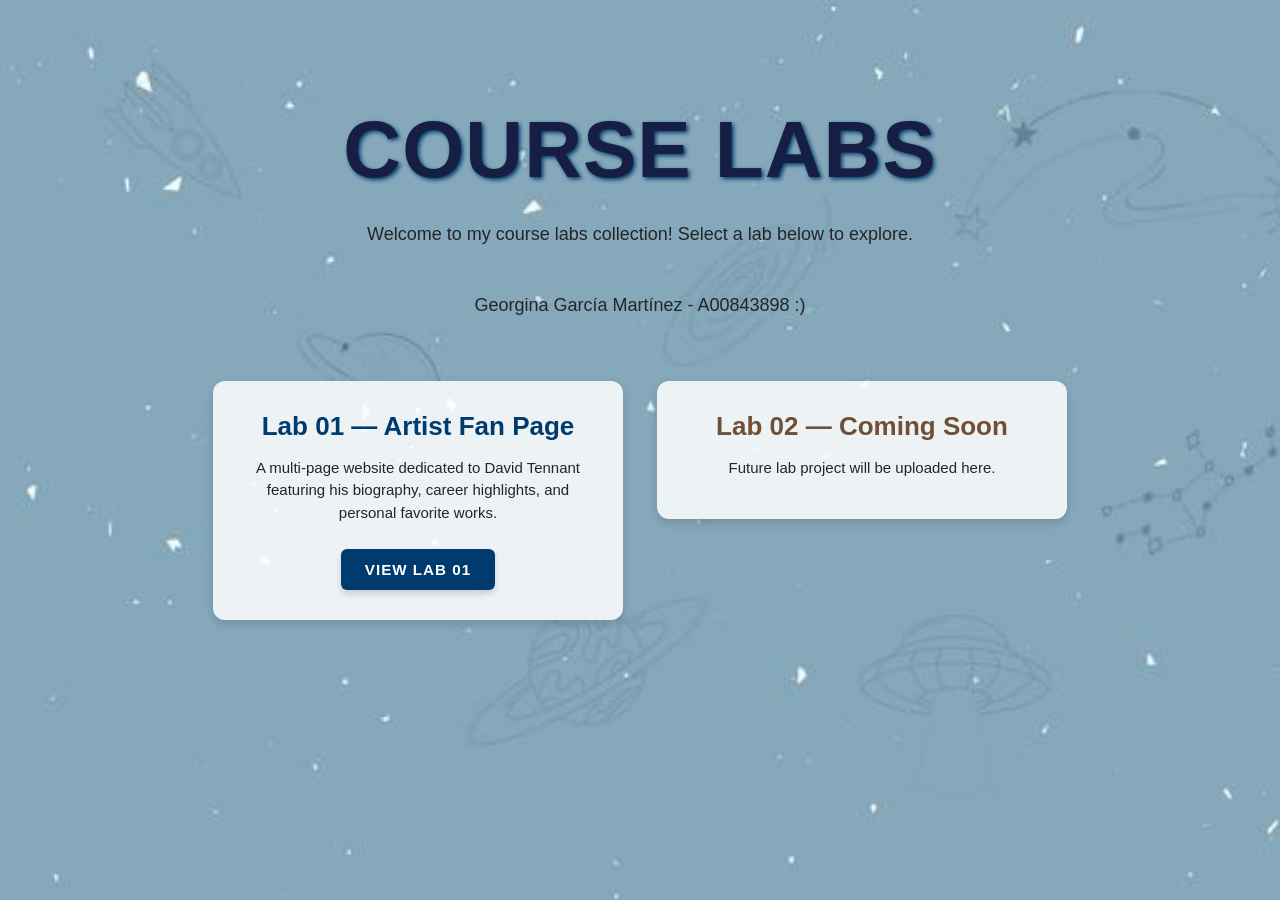
==== index.html @ ae1d9d94 "Add files via upload" ====
<!DOCTYPE html>
<html lang="en">
<head>
    <meta charset="UTF-8">
    <meta name="viewport" content="width=device-width, initial-scale=1.0">
    <title> LABS </title>
</head>
<body style="background-image: url('fondo azul espacio.jpg'); background-size: cover; background-attachment: fixed; margin: 0; padding: 40px 20px; text-align: center;">

    <!-- Título de la sección -->
    <h1 title="heading" style="text-align: center; font-size: 80px; color: #161f43; text-shadow: 2px 2px 4px #003B6F; font-family: 'Futura', 'Arial Black', sans-serif; font-weight: 900; letter-spacing: 1px; padding: 10px; margin-bottom: 10px;">
        COURSE LABS
    </h1>

    <p style="text-align: center; color: #242528; font-family: 'Century Gothic', sans-serif; font-size: 18px; margin-bottom: 50px;">
        Welcome to my course labs collection! Select a lab below to explore.
    </p>
    <p style="text-align: center; color: #242528; font-family: 'Century Gothic', sans-serif; font-size: 18px; margin-bottom: 50px;">
        Georgina García Martínez - A00843898 :) 
    </p>

    <!-- Contenedor de las tarjetas de Labs -->
    <div style="max-width: 900px; margin: 0 auto; text-align: center;">

        <!-- TARJETA LAB 01 -->
        <div style="display: inline-block; vertical-align: top; width: 350px; margin: 15px; background-color: rgba(255, 255, 255, 0.85); padding: 30px; border-radius: 12px; box-shadow: 0 4px 10px rgba(0,0,0,0.15); text-align: center;">
            <h2 style="color: #003B6F; font-family: 'Futura', sans-serif; font-size: 26px; margin-top: 0; margin-bottom: 10px;">
                Lab 01 — Artist Fan Page
            </h2>
            <p style="color: #242528; font-family: 'Century Gothic', sans-serif; font-size: 15px; line-height: 1.5; margin-bottom: 25px;">
                A multi-page website dedicated to David Tennant featuring his biography, career highlights, and personal favorite works.
            </p>
            <a href="home.html" style="
                display: inline-block;
                background-color: #003B6F; 
                color: #FFFFFF; 
                text-decoration: none; 
                padding: 12px 24px; 
                border-radius: 6px; 
                font-family: 'Century Gothic', sans-serif; 
                font-weight: bold; 
                font-size: 0.95rem; 
                letter-spacing: 1px; 
                box-shadow: 0 4px 6px rgba(0,0,0,0.15);">
                VIEW LAB 01
            </a>
        </div>

        <!-- TARJETA LAB 02 -->
        <div style="display: inline-block; vertical-align: top; width: 350px; margin: 15px; background-color: rgba(255, 255, 255, 0.85); padding: 30px; border-radius: 12px; box-shadow: 0 4px 10px rgba(0,0,0,0.15); text-align: center;">
            <h2 style="color: #704F37; font-family: 'Futura', sans-serif; font-size: 26px; margin-top: 0; margin-bottom: 10px;">
                Lab 02 — Coming Soon
            </h2>
            <p style="color: #242528; font-family: 'Century Gothic', sans-serif; font-size: 15px; line-height: 1.5; margin-bottom: 10px;">
                Future lab project will be uploaded here.
            </p>
        </div>

    </div>

</body>
</html>
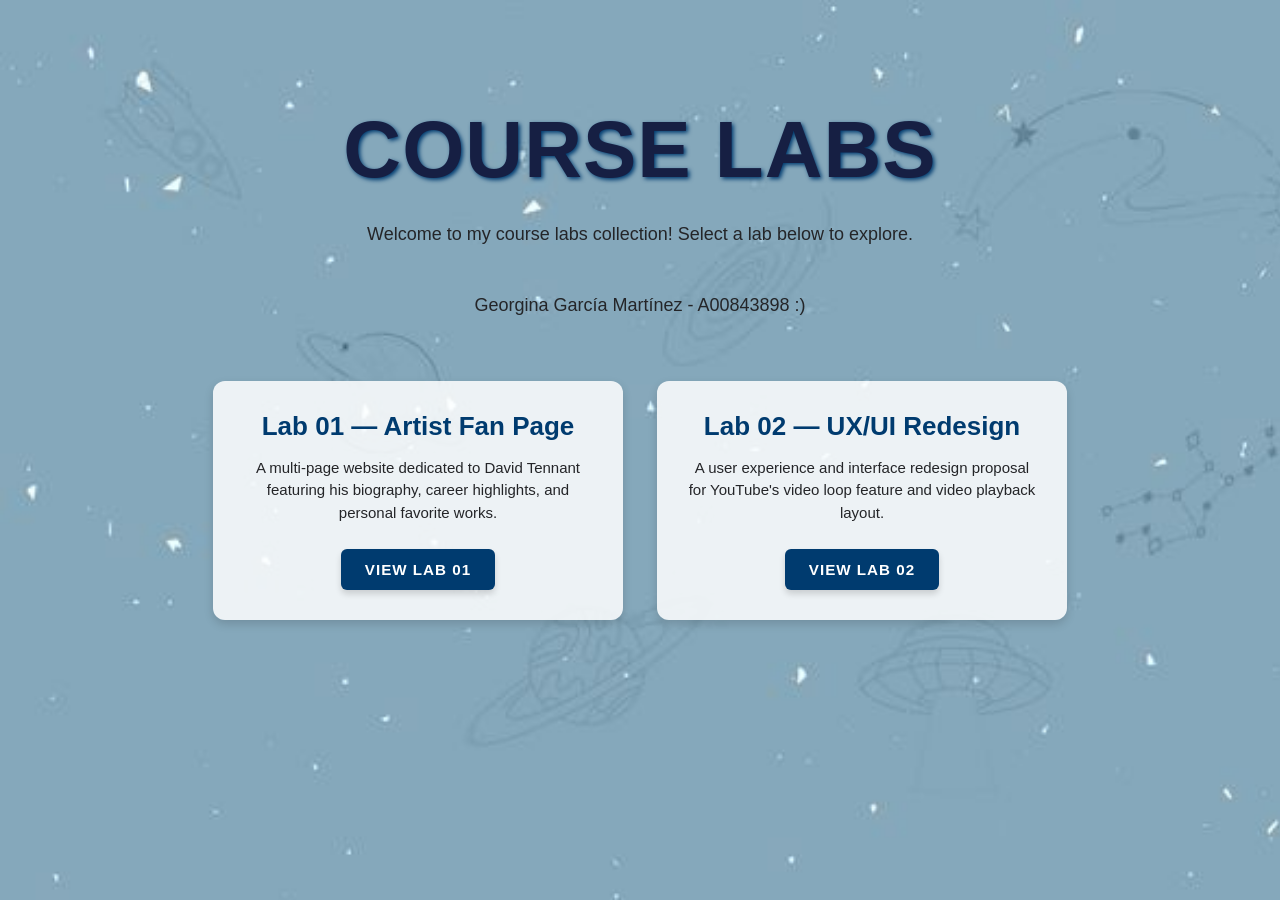
==== commit b52bbc2d: "Add files via upload" ====
--- a/index.html
+++ b/index.html
@@ -48,12 +48,26 @@
 
         <!-- TARJETA LAB 02 -->
         <div style="display: inline-block; vertical-align: top; width: 350px; margin: 15px; background-color: rgba(255, 255, 255, 0.85); padding: 30px; border-radius: 12px; box-shadow: 0 4px 10px rgba(0,0,0,0.15); text-align: center;">
-            <h2 style="color: #704F37; font-family: 'Futura', sans-serif; font-size: 26px; margin-top: 0; margin-bottom: 10px;">
-                Lab 02 — Coming Soon
+            <h2 style="color: #003B6F; font-family: 'Futura', sans-serif; font-size: 26px; margin-top: 0; margin-bottom: 10px;">
+                Lab 02 — UX/UI Redesign
             </h2>
-            <p style="color: #242528; font-family: 'Century Gothic', sans-serif; font-size: 15px; line-height: 1.5; margin-bottom: 10px;">
-                Future lab project will be uploaded here.
+            <p style="color: #242528; font-family: 'Century Gothic', sans-serif; font-size: 15px; line-height: 1.5; margin-bottom: 25px;">
+                A user experience and interface redesign proposal for YouTube's video loop feature and video playback layout.
             </p>
+            <a href="redisign.html" style="
+                display: inline-block;
+                background-color: #003B6F; 
+                color: #FFFFFF; 
+                text-decoration: none; 
+                padding: 12px 24px; 
+                border-radius: 6px; 
+                font-family: 'Century Gothic', sans-serif; 
+                font-weight: bold; 
+                font-size: 0.95rem; 
+                letter-spacing: 1px; 
+                box-shadow: 0 4px 6px rgba(0,0,0,0.15);">
+                VIEW LAB 02
+            </a>
         </div>
 
     </div>
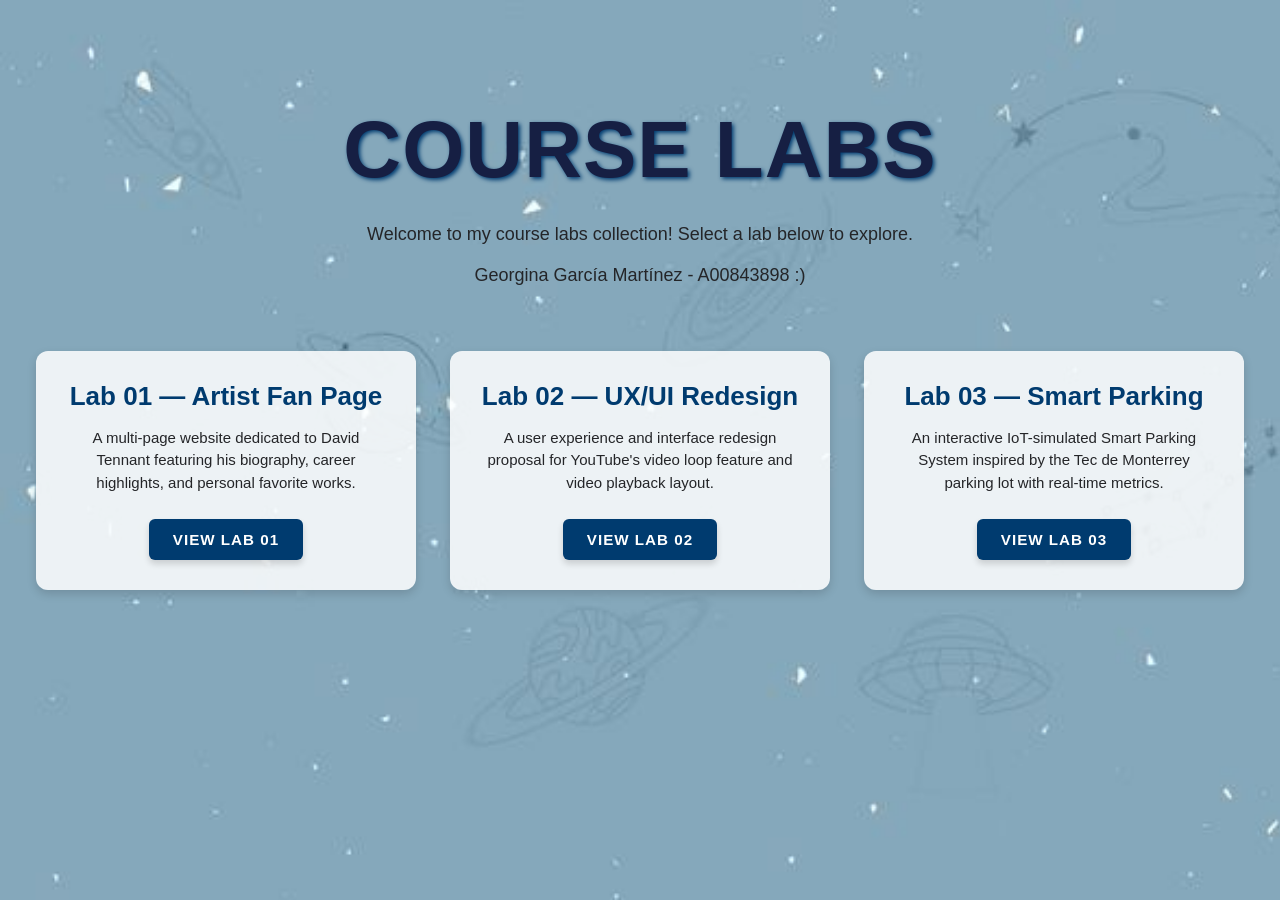
==== commit dab8c7b2: "Add files via upload" ====
--- a/index.html
+++ b/index.html
@@ -12,18 +12,18 @@
         COURSE LABS
     </h1>
 
-    <p style="text-align: center; color: #242528; font-family: 'Century Gothic', sans-serif; font-size: 18px; margin-bottom: 50px;">
+    <p style="text-align: center; color: #242528; font-family: 'Century Gothic', sans-serif; font-size: 18px; margin-bottom: 20px;">
         Welcome to my course labs collection! Select a lab below to explore.
     </p>
     <p style="text-align: center; color: #242528; font-family: 'Century Gothic', sans-serif; font-size: 18px; margin-bottom: 50px;">
         Georgina García Martínez - A00843898 :) 
     </p>
 
-    <!-- Contenedor de las tarjetas de Labs -->
-    <div style="max-width: 900px; margin: 0 auto; text-align: center;">
+    <!-- Contenedor de las tarjetas de Labs (ampliado a 1250px para que quepan las 3 en fila) -->
+    <div style="max-width: 1250px; margin: 0 auto; text-align: center;">
 
         <!-- TARJETA LAB 01 -->
-        <div style="display: inline-block; vertical-align: top; width: 350px; margin: 15px; background-color: rgba(255, 255, 255, 0.85); padding: 30px; border-radius: 12px; box-shadow: 0 4px 10px rgba(0,0,0,0.15); text-align: center;">
+        <div style="display: inline-block; vertical-align: top; width: 320px; margin: 15px; background-color: rgba(255, 255, 255, 0.85); padding: 30px; border-radius: 12px; box-shadow: 0 4px 10px rgba(0,0,0,0.15); text-align: center;">
             <h2 style="color: #003B6F; font-family: 'Futura', sans-serif; font-size: 26px; margin-top: 0; margin-bottom: 10px;">
                 Lab 01 — Artist Fan Page
             </h2>
@@ -47,7 +47,7 @@
         </div>
 
         <!-- TARJETA LAB 02 -->
-        <div style="display: inline-block; vertical-align: top; width: 350px; margin: 15px; background-color: rgba(255, 255, 255, 0.85); padding: 30px; border-radius: 12px; box-shadow: 0 4px 10px rgba(0,0,0,0.15); text-align: center;">
+        <div style="display: inline-block; vertical-align: top; width: 320px; margin: 15px; background-color: rgba(255, 255, 255, 0.85); padding: 30px; border-radius: 12px; box-shadow: 0 4px 10px rgba(0,0,0,0.15); text-align: center;">
             <h2 style="color: #003B6F; font-family: 'Futura', sans-serif; font-size: 26px; margin-top: 0; margin-bottom: 10px;">
                 Lab 02 — UX/UI Redesign
             </h2>
@@ -70,6 +70,31 @@
             </a>
         </div>
 
+        <!-- TARJETA LAB 03 -->
+        <div style="display: inline-block; vertical-align: top; width: 320px; margin: 15px; background-color: rgba(255, 255, 255, 0.85); padding: 30px; border-radius: 12px; box-shadow: 0 4px 10px rgba(0,0,0,0.15); text-align: center;">
+            <h2 style="color: #003B6F; font-family: 'Futura', sans-serif; font-size: 26px; margin-top: 0; margin-bottom: 10px;">
+                Lab 03 — Smart Parking
+            </h2>
+            <p style="color: #242528; font-family: 'Century Gothic', sans-serif; font-size: 15px; line-height: 1.5; margin-bottom: 25px;">
+                An interactive IoT-simulated Smart Parking System inspired by the Tec de Monterrey parking lot with real-time metrics.
+            </p>
+            <!-- CAMBIA AQUÍ el href si nombras distinto tu archivo HTML del Lab 3 -->
+            <a href="smartparking.html" style="
+                display: inline-block;
+                background-color: #003B6F; 
+                color: #FFFFFF; 
+                text-decoration: none; 
+                padding: 12px 24px; 
+                border-radius: 6px; 
+                font-family: 'Century Gothic', sans-serif; 
+                font-weight: bold; 
+                font-size: 0.95rem; 
+                letter-spacing: 1px; 
+                box-shadow: 0 4px 6px rgba(0,0,0,0.15);">
+                VIEW LAB 03
+            </a>
+        </div>
+
     </div>
 
 </body>
